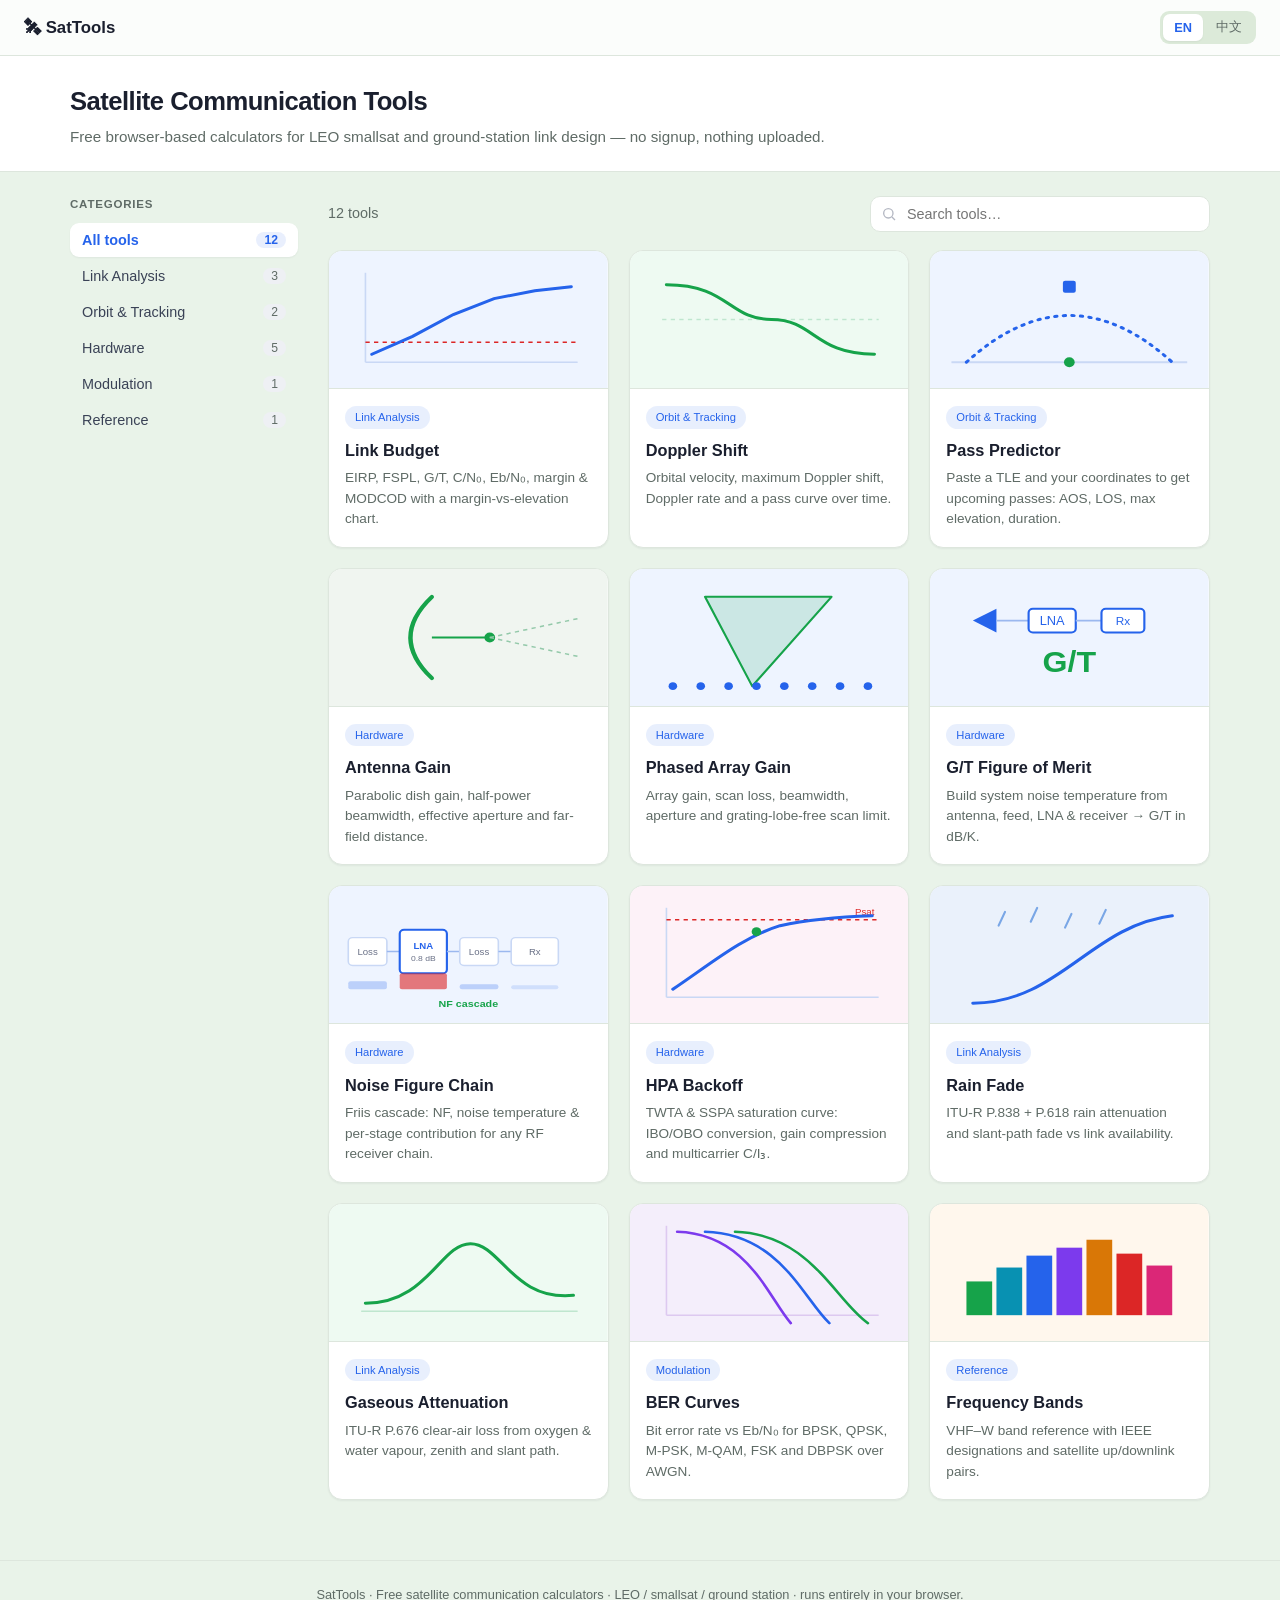
==== index.html @ b82a804b "Add reverse solver UI to link budget (target margin → rate/power/gain/range) Co-Authored-By: Claude " ====
<!DOCTYPE html>
<html lang="en">
<head>
<meta charset="UTF-8">
<meta name="viewport" content="width=device-width, initial-scale=1.0">
<meta name="google-site-verification" content="8ujBM2WYxZip-c83w41vhZ7XcYc9sGJne3xDa06zi1k" />
<title>SatTools — Free Satellite Communication Calculators (LEO / Smallsat)</title>
<meta name="description" content="A free toolkit of satellite communication calculators for LEO smallsats and ground stations: link budget, Doppler shift, TLE pass prediction, antenna gain, G/T, rain & gaseous attenuation, BER curves and a frequency band reference.">
<meta name="keywords" content="satellite calculators, link budget, doppler shift, pass predictor, antenna gain, G/T, rain attenuation, BER, frequency bands, LEO, smallsat, cubesat, ground station">
<link rel="canonical" href="https://sunelliot.github.io/link-budget-calculator/">
<meta property="og:title" content="SatTools — Free Satellite Communication Calculators">
<meta property="og:description" content="Link budget, Doppler, pass prediction, antenna, G/T, rain and BER calculators for LEO smallsats — all free, in your browser.">
<meta property="og:type" content="website">
<link rel="stylesheet" href="styles.css?v=19">
<script src="i18n.js?v=19"></script>
<meta property="og:image" content="https://sunelliot.github.io/link-budget-calculator/og.png">
<meta property="og:image:width" content="1200">
<meta property="og:image:height" content="630">
<meta name="twitter:card" content="summary_large_image">
<meta name="twitter:image" content="https://sunelliot.github.io/link-budget-calculator/og.png">
<!-- <script async src="https://pagead2.googlesyndication.com/pagead/js/adsbygoogle.js?client=ca-pub-XXXXXXXXXXXXXXXX" crossorigin="anonymous"></script> -->
<script type="application/ld+json">
{"@context":"https://schema.org","@type":"WebSite","name":"SatTools","url":"https://sunelliot.github.io/link-budget-calculator/","description":"Free satellite communication calculators for LEO smallsats and ground stations."}
</script>
<link rel="manifest" href="manifest.json">
</head>
<body>
<nav class="topnav">
  <a class="brand" href="index.html">🛰 SatTools</a>
</nav>

<div class="pagehead"><div class="inner">
  <h1>Satellite Communication Tools</h1>
  <p>Free browser-based calculators for LEO smallsat and ground-station link design — no signup, nothing uploaded.</p>
</div></div>

<div class="gallery">
  <!-- sidebar -->
  <aside class="sidebar">
    <h3>Categories</h3>
    <ul class="cat-list">
      <li><button data-cat="all" class="active">All tools <span class="ct">12</span></button></li>
      <li><button data-cat="link">Link Analysis <span class="ct">3</span></button></li>
      <li><button data-cat="orbit">Orbit &amp; Tracking <span class="ct">2</span></button></li>
      <li><button data-cat="hw">Hardware <span class="ct">5</span></button></li>
      <li><button data-cat="mod">Modulation <span class="ct">1</span></button></li>
      <li><button data-cat="ref">Reference <span class="ct">1</span></button></li>
    </ul>
  </aside>

  <!-- main -->
  <div class="main">
    <div class="main-head">
      <span class="count" id="count">12 tools</span>
      <div class="search">
        <svg width="16" height="16" viewBox="0 0 24 24" fill="none" stroke="#697086" stroke-width="2"><circle cx="11" cy="11" r="7"/><line x1="21" y1="21" x2="16.5" y2="16.5"/></svg>
        <input id="q" type="search" placeholder="Search tools…" data-ph-en="Search tools…" data-ph-zh="搜索工具…" autocomplete="off">
      </div>
    </div>

    <div class="tool-grid" id="grid">

      <a class="tcard" href="link-budget.html" data-cat="link" data-search="link budget eirp fspl margin eb/n0 链路预算 余量">
        <svg class="thumb" viewBox="0 0 260 138" preserveAspectRatio="none" xmlns="http://www.w3.org/2000/svg">
          <rect width="260" height="138" fill="#eef4ff"/>
          <line x1="34" y1="22" x2="34" y2="112" stroke="#c9d8f5" stroke-width="1.5"/>
          <line x1="34" y1="112" x2="232" y2="112" stroke="#c9d8f5" stroke-width="1.5"/>
          <line x1="34" y1="92" x2="232" y2="92" stroke="#dc2626" stroke-dasharray="4 4" stroke-width="1.5"/>
          <polyline points="40,104 78,86 116,64 154,48 192,40 226,36" fill="none" stroke="#2563eb" stroke-width="3" stroke-linecap="round"/>
        </svg>
        <div class="body"><span class="tag">Link Analysis</span><h3>Link Budget</h3>
          <p>EIRP, FSPL, G/T, C/N₀, Eb/N₀, margin & MODCOD with a margin-vs-elevation chart.</p></div>
      </a>

      <a class="tcard" href="doppler.html" data-cat="orbit" data-search="doppler shift frequency offset 多普勒 频移">
        <svg class="thumb" viewBox="0 0 260 138" preserveAspectRatio="none" xmlns="http://www.w3.org/2000/svg">
          <rect width="260" height="138" fill="#eefaf2"/>
          <line x1="30" y1="69" x2="232" y2="69" stroke="#bfe6cf" stroke-dasharray="4 4" stroke-width="1.5"/>
          <path d="M34,34 C92,34 92,69 132,69 C172,69 172,104 228,104" fill="none" stroke="#16a34a" stroke-width="3" stroke-linecap="round"/>
        </svg>
        <div class="body"><span class="tag">Orbit & Tracking</span><h3>Doppler Shift</h3>
          <p>Orbital velocity, maximum Doppler shift, Doppler rate and a pass curve over time.</p></div>
      </a>

      <a class="tcard" href="pass-prediction.html" data-cat="orbit" data-search="pass predictor tle aos los visibility 过顶 预测">
        <svg class="thumb" viewBox="0 0 260 138" preserveAspectRatio="none" xmlns="http://www.w3.org/2000/svg">
          <rect width="260" height="138" fill="#eef4ff"/>
          <line x1="20" y1="112" x2="240" y2="112" stroke="#c9d8f5" stroke-width="2"/>
          <path d="M34,112 Q130,18 226,112" fill="none" stroke="#2563eb" stroke-width="3" stroke-dasharray="2 6" stroke-linecap="round"/>
          <circle cx="130" cy="112" r="5" fill="#16a34a"/>
          <rect x="124" y="30" width="12" height="12" rx="2" fill="#2563eb"/>
        </svg>
        <div class="body"><span class="tag">Orbit & Tracking</span><h3>Pass Predictor</h3>
          <p>Paste a TLE and your coordinates to get upcoming passes: AOS, LOS, max elevation, duration.</p></div>
      </a>

      <a class="tcard" href="antenna.html" data-cat="hw" data-search="antenna gain beamwidth dish parabolic 天线 增益">
        <svg class="thumb" viewBox="0 0 260 138" preserveAspectRatio="none" xmlns="http://www.w3.org/2000/svg">
          <rect width="260" height="138" fill="#f0f5f0"/>
          <path d="M96,28 Q56,69 96,110" fill="none" stroke="#16a34a" stroke-width="4" stroke-linecap="round"/>
          <line x1="96" y1="69" x2="150" y2="69" stroke="#16a34a" stroke-width="2"/>
          <circle cx="150" cy="69" r="5" fill="#16a34a"/>
          <line x1="150" y1="69" x2="232" y2="50" stroke="#94c9aa" stroke-dasharray="4 4" stroke-width="1.5"/>
          <line x1="150" y1="69" x2="232" y2="88" stroke="#94c9aa" stroke-dasharray="4 4" stroke-width="1.5"/>
        </svg>
        <div class="body"><span class="tag">Hardware</span><h3>Antenna Gain</h3>
          <p>Parabolic dish gain, half-power beamwidth, effective aperture and far-field distance.</p></div>
      </a>

      <a class="tcard" href="phased-array.html" data-cat="hw" data-search="phased array gain scan loss grating lobe beamwidth aesa 相控阵 扫描 增益">
        <svg class="thumb" viewBox="0 0 260 138" preserveAspectRatio="none" xmlns="http://www.w3.org/2000/svg">
          <rect width="260" height="138" fill="#eef4ff"/>
          <path d="M114,118 L70,28 L188,28 Z" fill="rgba(22,160,90,.16)" stroke="#16a34a" stroke-width="2" stroke-linejoin="round"/>
          <g fill="#2563eb"><circle cx="40" cy="118" r="4"/><circle cx="66" cy="118" r="4"/><circle cx="92" cy="118" r="4"/><circle cx="118" cy="118" r="4"/><circle cx="144" cy="118" r="4"/><circle cx="170" cy="118" r="4"/><circle cx="196" cy="118" r="4"/><circle cx="222" cy="118" r="4"/></g>
        </svg>
        <div class="body"><span class="tag">Hardware</span><h3>Phased Array Gain</h3>
          <p>Array gain, scan loss, beamwidth, aperture and grating-lobe-free scan limit.</p></div>
      </a>

      <a class="tcard" href="gt.html" data-cat="hw" data-search="g/t figure of merit noise temperature lna 品质因数 噪温">
        <svg class="thumb" viewBox="0 0 260 138" preserveAspectRatio="none" xmlns="http://www.w3.org/2000/svg">
          <rect width="260" height="138" fill="#eef4ff"/>
          <path d="M40,52 L62,40 L62,64 Z" fill="#2563eb"/>
          <line x1="62" y1="52" x2="92" y2="52" stroke="#9bb8ef" stroke-width="2"/>
          <rect x="92" y="40" width="44" height="24" rx="4" fill="#fff" stroke="#2563eb" stroke-width="2"/>
          <text x="114" y="56" font-size="12" fill="#2563eb" text-anchor="middle" font-family="sans-serif">LNA</text>
          <line x1="136" y1="52" x2="160" y2="52" stroke="#9bb8ef" stroke-width="2"/>
          <rect x="160" y="40" width="40" height="24" rx="4" fill="#fff" stroke="#2563eb" stroke-width="2"/>
          <text x="180" y="56" font-size="11" fill="#2563eb" text-anchor="middle" font-family="sans-serif">Rx</text>
          <text x="130" y="104" font-size="30" fill="#16a34a" text-anchor="middle" font-family="sans-serif" font-weight="700">G/T</text>
        </svg>
        <div class="body"><span class="tag">Hardware</span><h3>G/T Figure of Merit</h3>
          <p>Build system noise temperature from antenna, feed, LNA & receiver → G/T in dB/K.</p></div>
      </a>

      <a class="tcard" href="noise-figure.html" data-cat="hw" data-search="cascaded noise figure friis rf chain lna nf noise temperature cascade 级联噪声系数 噪温">
        <svg class="thumb" viewBox="0 0 260 138" preserveAspectRatio="none" xmlns="http://www.w3.org/2000/svg">
          <rect width="260" height="138" fill="#eef4ff"/>
          <!-- stage boxes -->
          <rect x="18" y="52" width="36" height="28" rx="4" fill="#fff" stroke="#c9d8f5" stroke-width="1.5"/>
          <text x="36" y="70" font-size="9" fill="#697086" text-anchor="middle" font-family="sans-serif">Loss</text>
          <line x1="54" y1="66" x2="66" y2="66" stroke="#9bb8ef" stroke-width="1.5"/>
          <rect x="66" y="44" width="44" height="44" rx="4" fill="#fff" stroke="#2563eb" stroke-width="2"/>
          <text x="88" y="63" font-size="9" fill="#2563eb" text-anchor="middle" font-family="sans-serif" font-weight="700">LNA</text>
          <text x="88" y="76" font-size="8" fill="#697086" text-anchor="middle" font-family="sans-serif">0.8 dB</text>
          <line x1="110" y1="66" x2="122" y2="66" stroke="#9bb8ef" stroke-width="1.5"/>
          <rect x="122" y="52" width="36" height="28" rx="4" fill="#fff" stroke="#c9d8f5" stroke-width="1.5"/>
          <text x="140" y="70" font-size="9" fill="#697086" text-anchor="middle" font-family="sans-serif">Loss</text>
          <line x1="158" y1="66" x2="170" y2="66" stroke="#9bb8ef" stroke-width="1.5"/>
          <rect x="170" y="52" width="44" height="28" rx="4" fill="#fff" stroke="#c9d8f5" stroke-width="1.5"/>
          <text x="192" y="70" font-size="9" fill="#697086" text-anchor="middle" font-family="sans-serif">Rx</text>
          <!-- contribution bars -->
          <rect x="18" y="96" width="36" height="8" rx="2" fill="#2563eb" opacity=".25"/>
          <rect x="66" y="88" width="44" height="16" rx="2" fill="#dc2626" opacity=".6"/>
          <rect x="122" y="99" width="36" height="5" rx="2" fill="#2563eb" opacity=".25"/>
          <rect x="170" y="100" width="44" height="4" rx="2" fill="#2563eb" opacity=".15"/>
          <text x="130" y="122" font-size="10" fill="#16a34a" text-anchor="middle" font-family="sans-serif" font-weight="700">NF cascade</text>
        </svg>
        <div class="body"><span class="tag">Hardware</span><h3>Noise Figure Chain</h3>
          <p>Friis cascade: NF, noise temperature &amp; per-stage contribution for any RF receiver chain.</p></div>
      </a>

      <a class="tcard" href="hpa-backoff.html" data-cat="hw" data-search="hpa backoff transponder saturation ibo obo twta sspa saleh rapp intermodulation ci3 功放回退 转发器饱和 互调">
        <svg class="thumb" viewBox="0 0 260 138" preserveAspectRatio="none" xmlns="http://www.w3.org/2000/svg">
          <rect width="260" height="138" fill="#fdf2f8"/>
          <line x1="34" y1="22" x2="34" y2="112" stroke="#c9d8f5" stroke-width="1.5"/>
          <line x1="34" y1="112" x2="232" y2="112" stroke="#c9d8f5" stroke-width="1.5"/>
          <line x1="34" y1="34" x2="232" y2="34" stroke="#dc2626" stroke-dasharray="4 4" stroke-width="1.5"/>
          <text x="228" y="29" font-size="9" fill="#dc2626" text-anchor="end" font-family="sans-serif">Psat</text>
          <path d="M40,104 C76,78 104,52 140,40 C170,33 200,31 226,30" fill="none" stroke="#2563eb" stroke-width="3" stroke-linecap="round"/>
          <circle cx="118" cy="46" r="4.5" fill="#16a34a"/>
        </svg>
        <div class="body"><span class="tag">Hardware</span><h3>HPA Backoff</h3>
          <p>TWTA &amp; SSPA saturation curve: IBO/OBO conversion, gain compression and multicarrier C/I₃.</p></div>
      </a>

      <a class="tcard" href="rain.html" data-cat="link" data-search="rain attenuation fade itu p618 p838 雨衰">
        <svg class="thumb" viewBox="0 0 260 138" preserveAspectRatio="none" xmlns="http://www.w3.org/2000/svg">
          <rect width="260" height="138" fill="#eaf1fb"/>
          <path d="M40,118 C120,118 150,40 226,30" fill="none" stroke="#2563eb" stroke-width="3" stroke-linecap="round"/>
          <g stroke="#7aa7e6" stroke-width="2" stroke-linecap="round">
            <line x1="70" y1="26" x2="64" y2="40"/><line x1="100" y1="22" x2="94" y2="36"/>
            <line x1="132" y1="28" x2="126" y2="42"/><line x1="164" y1="24" x2="158" y2="38"/>
          </g>
        </svg>
        <div class="body"><span class="tag">Link Analysis</span><h3>Rain Fade</h3>
          <p>ITU-R P.838 + P.618 rain attenuation and slant-path fade vs link availability.</p></div>
      </a>

      <a class="tcard" href="gas.html" data-cat="link" data-search="gaseous attenuation atmosphere oxygen water vapour itu p676 气体衰减">
        <svg class="thumb" viewBox="0 0 260 138" preserveAspectRatio="none" xmlns="http://www.w3.org/2000/svg">
          <rect width="260" height="138" fill="#eefaf2"/>
          <line x1="30" y1="108" x2="232" y2="108" stroke="#bfe6cf" stroke-width="1.5"/>
          <path d="M34,100 C92,100 104,40 132,40 C160,40 172,98 228,92" fill="none" stroke="#16a34a" stroke-width="3" stroke-linecap="round"/>
        </svg>
        <div class="body"><span class="tag">Link Analysis</span><h3>Gaseous Attenuation</h3>
          <p>ITU-R P.676 clear-air loss from oxygen & water vapour, zenith and slant path.</p></div>
      </a>

      <a class="tcard" href="ber.html" data-cat="mod" data-search="ber bit error rate eb/n0 qpsk qam psk 误码率">
        <svg class="thumb" viewBox="0 0 260 138" preserveAspectRatio="none" xmlns="http://www.w3.org/2000/svg">
          <rect width="260" height="138" fill="#f4eefb"/>
          <line x1="34" y1="22" x2="34" y2="112" stroke="#ddc9f0" stroke-width="1.5"/>
          <line x1="34" y1="112" x2="232" y2="112" stroke="#ddc9f0" stroke-width="1.5"/>
          <path d="M44,28 C110,30 130,96 150,120" fill="none" stroke="#7c3aed" stroke-width="2.5" stroke-linecap="round"/>
          <path d="M70,28 C140,30 162,96 186,120" fill="none" stroke="#2563eb" stroke-width="2.5" stroke-linecap="round"/>
          <path d="M98,28 C168,30 192,98 222,120" fill="none" stroke="#16a34a" stroke-width="2.5" stroke-linecap="round"/>
        </svg>
        <div class="body"><span class="tag">Modulation</span><h3>BER Curves</h3>
          <p>Bit error rate vs Eb/N₀ for BPSK, QPSK, M-PSK, M-QAM, FSK and DBPSK over AWGN.</p></div>
      </a>

      <a class="tcard" href="bands.html" data-cat="ref" data-search="frequency bands ieee vhf uhf s c x ku ka spectrum 频段">
        <svg class="thumb" viewBox="0 0 260 138" preserveAspectRatio="none" xmlns="http://www.w3.org/2000/svg">
          <rect width="260" height="138" fill="#fff7ed"/>
          <rect x="34"  y="78" width="24" height="34" fill="#16a34a"/>
          <rect x="62"  y="64" width="24" height="48" fill="#0891b2"/>
          <rect x="90"  y="52" width="24" height="60" fill="#2563eb"/>
          <rect x="118" y="44" width="24" height="68" fill="#7c3aed"/>
          <rect x="146" y="36" width="24" height="76" fill="#d97706"/>
          <rect x="174" y="50" width="24" height="62" fill="#dc2626"/>
          <rect x="202" y="62" width="24" height="50" fill="#db2777"/>
        </svg>
        <div class="body"><span class="tag">Reference</span><h3>Frequency Bands</h3>
          <p>VHF–W band reference with IEEE designations and satellite up/downlink pairs.</p></div>
      </a>

      <div class="empty" id="empty" style="display:none">No tools match your search.</div>
    </div>
  </div>
</div>

<footer>
  SatTools · Free satellite communication calculators · LEO / smallsat / ground station · runs entirely in your browser.
</footer>

<script>
const cards = [...document.querySelectorAll('.tcard')];
const catBtns = [...document.querySelectorAll('.cat-list button')];
let curCat = 'all', q = '';
function refresh(){
  let n = 0;
  cards.forEach(c=>{
    const okCat = curCat === 'all' || c.dataset.cat === curCat;
    const okQ = !q || (c.dataset.search || '').toLowerCase().includes(q);
    const show = okCat && okQ;
    c.style.display = show ? '' : 'none';
    if(show) n++;
  });
  const T = window.t || ((a,b)=>a);
  document.getElementById('count').textContent = n + (n === 1 ? T(' tool',' 个工具') : T(' tools',' 个工具'));
  document.getElementById('empty').style.display = n ? 'none' : '';
}
if(window.onLang) window.onLang(refresh);
catBtns.forEach(b => b.addEventListener('click', ()=>{
  curCat = b.dataset.cat;
  catBtns.forEach(x => x.classList.toggle('active', x === b));
  refresh();
}));
document.getElementById('q').addEventListener('input', e=>{ q = e.target.value.trim().toLowerCase(); refresh(); });
refresh();
</script>
<script>if("serviceWorker"in navigator)navigator.serviceWorker.register("sw.js");</script>
</body>
</html>
---- styles.css ----
:root{
  --bg:#e9f3e9; --card:#ffffff; --line:#dde6dd; --txt:#1a1f2e; --muted:#5f6b66;
  --accent:#2563eb; --accent-soft:rgba(37,99,235,.10); --good:#16a34a; --bad:#dc2626; --warn:#d97706;
  --shadow:0 1px 2px rgba(16,24,40,.05); --shadow-lg:0 12px 30px rgba(16,24,40,.10);
}
*{box-sizing:border-box}
body{margin:0;font-family:-apple-system,BlinkMacSystemFont,"Segoe UI",Inter,Roboto,Helvetica,Arial,sans-serif;
     background:var(--bg);color:var(--txt);line-height:1.5}
a{color:var(--accent)}

/* ---- shared top navigation: brand + pills ---- */
.topnav{position:sticky;top:0;z-index:20;display:flex;align-items:center;gap:14px;flex-wrap:wrap;
        padding:11px 24px;background:rgba(255,255,255,.82);-webkit-backdrop-filter:blur(10px);backdrop-filter:blur(10px);
        border-bottom:1px solid var(--line)}
.topnav .brand{font-weight:700;font-size:1.05rem;text-decoration:none;color:var(--txt);white-space:nowrap}
.topnav .pills{display:flex;gap:3px;flex-wrap:wrap;margin-left:auto;background:#dcead9;padding:4px;border-radius:11px}
.topnav .pills a{color:var(--muted);text-decoration:none;font-size:.82rem;padding:6px 12px;border-radius:8px;white-space:nowrap}
.topnav .pills a:hover{color:var(--txt)}
.topnav .pills a.active{background:#fff;color:var(--accent);box-shadow:var(--shadow);font-weight:600}
.sharebtn{margin-left:8px;background:var(--accent);color:#fff;border:none;padding:7px 14px;border-radius:9px;
          font-size:.82rem;font-weight:600;cursor:pointer;white-space:nowrap;box-shadow:var(--shadow)}
.sharebtn:hover{filter:brightness(1.07)}
.langtoggle{display:flex;gap:2px;background:#dcead9;padding:3px;border-radius:9px;margin-left:auto}
.langtoggle button{background:none;border:none;color:var(--muted);font-size:.8rem;padding:5px 11px;border-radius:7px;cursor:pointer;font-family:inherit}
.langtoggle button.active{background:#fff;color:var(--accent);font-weight:700;box-shadow:var(--shadow)}
.zh-only{display:none}
body.lang-zh .zh-only{display:revert}
body.lang-zh .en-only{display:none}

header{padding:30px 20px 12px;text-align:center}
header h1{margin:0 0 6px;font-size:1.55rem;letter-spacing:-.02em}
header p{margin:0;color:var(--muted);font-size:.92rem}

.wrap{max-width:1080px;margin:0 auto;padding:20px}
.grid{display:grid;grid-template-columns:1fr 1fr;gap:18px}
@media(max-width:820px){.grid{grid-template-columns:1fr}}
.card{background:var(--card);border:1px solid var(--line);border-radius:14px;padding:18px;box-shadow:var(--shadow)}
.card h2{margin:0 0 14px;font-size:1.02rem;display:flex;align-items:center;gap:8px}
.card h2 .dot{width:9px;height:9px;border-radius:50%;background:var(--accent)}
.row{display:flex;align-items:center;justify-content:space-between;gap:10px;margin:9px 0}
.row label{flex:1;font-size:.9rem;color:#3a4256}
.row .hint{display:block;color:var(--muted);font-size:.72rem;margin-top:1px}
.row input,.row select,.row textarea{width:130px;padding:7px 9px;background:#fff;color:var(--txt);
     border:1px solid var(--line);border-radius:8px;font-size:.9rem;text-align:right}
.row input:focus,.row select:focus,.row textarea:focus{outline:none;border-color:var(--accent);box-shadow:0 0 0 3px var(--accent-soft)}
.row select{text-align:left}
.row textarea{width:100%;text-align:left;font-family:ui-monospace,Menlo,Consolas,monospace;font-size:.8rem}
.ig{display:flex;gap:6px;width:130px}
.ig input{width:80px}
.ig select{width:auto;flex:1;min-width:0}
.full{grid-column:1 / -1}
.results{grid-column:1 / -1}
.resgrid{display:grid;grid-template-columns:repeat(auto-fit,minmax(150px,1fr));gap:12px}
.metric{background:linear-gradient(180deg,#fff,#fbfcfe);border:1px solid var(--line);border-radius:12px;padding:12px 14px}
.metric .k{font-size:.72rem;color:var(--muted);text-transform:uppercase;letter-spacing:.04em}
.metric .v{font-size:1.35rem;font-weight:700;margin-top:3px;color:var(--accent)}
.metric .u{font-size:.8rem;color:var(--muted);font-weight:400}
.margin-box{margin-top:16px;padding:16px;border-radius:12px;text-align:center;font-weight:600;font-size:1.1rem}
.margin-good{background:rgba(22,163,74,.10);border:1px solid var(--good);color:var(--good)}
.margin-bad{background:rgba(220,38,38,.10);border:1px solid var(--bad);color:var(--bad)}
.margin-warn{background:rgba(217,119,6,.10);border:1px solid var(--warn);color:var(--warn)}
details{margin-top:14px;background:#fbfcfe;border:1px solid var(--line);border-radius:10px;padding:12px 16px}
details summary{cursor:pointer;color:var(--accent);font-size:.9rem}
table{width:100%;border-collapse:collapse;margin-top:10px;font-size:.85rem}
th,td{padding:7px 8px;border-bottom:1px solid var(--line);text-align:left}
th{color:var(--muted);font-weight:600;font-size:.78rem;text-transform:uppercase;letter-spacing:.03em}
td.num{text-align:right;font-variant-numeric:tabular-nums}
td:last-child{text-align:right;font-variant-numeric:tabular-nums}
.adslot{margin:18px 0;min-height:90px;display:flex;align-items:center;justify-content:center;
        background:#fff;border:1px dashed #cfd4dc;border-radius:12px;color:var(--muted);font-size:.8rem}
.preset-bar{display:flex;flex-wrap:wrap;gap:8px;margin-bottom:18px;justify-content:center}
.preset-bar button{background:#fff;border:1px solid var(--line);color:var(--txt);
     padding:7px 13px;border-radius:20px;font-size:.83rem;cursor:pointer;box-shadow:var(--shadow)}
.preset-bar button:hover{border-color:var(--accent);color:var(--accent)}

/* ---- tool-page "bring this value back to Link Budget" return bar ---- */
.linkback-bar{display:flex;justify-content:center;padding:10px 16px;background:var(--accent)}
.linkback-btn{background:#fff;color:var(--accent);border:none;padding:7px 16px;border-radius:20px;
     font-size:.85rem;font-weight:700;cursor:pointer;font-family:inherit;box-shadow:var(--shadow)}
.linkback-btn:disabled{opacity:.6;cursor:default}
.linkback-btn:not(:disabled):hover{filter:brightness(1.05)}

/* ---- link-budget.html: jump-out links to the source-tool calculators ---- */
.jump-links{display:block;margin-top:2px}
.jump-link{font-size:.72rem;color:var(--accent);text-decoration:none;margin-right:10px;white-space:nowrap}
.jump-link:hover{text-decoration:underline}

/* ---- scenario save/compare panel ---- */
.scenario-panel{display:none;margin:0 0 18px}
.scenario-panel.open{display:block}
.scenario-save-row{display:flex;gap:8px;margin-bottom:14px}
.scenario-save-row input{flex:1;padding:7px 10px;border:1px solid var(--line);border-radius:8px;font-size:.88rem;background:#fff;color:var(--txt)}
.scenario-save-row button{background:var(--accent);color:#fff;border:none;padding:7px 16px;border-radius:9px;
     font-size:.85rem;font-weight:600;cursor:pointer;font-family:inherit;white-space:nowrap}
.scenario-row{display:flex;align-items:center;gap:10px;padding:9px 4px;border-bottom:1px solid var(--line);font-size:.88rem}
.scenario-row:last-child{border-bottom:none}
.scenario-row .name{flex:1;font-weight:600;min-width:0;overflow:hidden;text-overflow:ellipsis;white-space:nowrap}
.scenario-row .mode-badge{font-size:.7rem;padding:2px 8px;border-radius:20px;background:var(--accent-soft);color:var(--accent);white-space:nowrap}
.scenario-row .ts{color:var(--muted);font-size:.76rem;white-space:nowrap}
.scenario-row button{background:#fff;border:1px solid var(--line);padding:4px 10px;border-radius:14px;
     font-size:.76rem;cursor:pointer;font-family:inherit;white-space:nowrap}
.scenario-row button:hover{border-color:var(--accent);color:var(--accent)}
.scenario-row button.danger:hover{border-color:var(--bad);color:var(--bad)}
.scenario-empty{color:var(--muted);font-size:.85rem;padding:10px 0;text-align:center}
.scenario-actions{display:flex;justify-content:flex-end;gap:8px;margin-top:10px}
footer{text-align:center;color:var(--muted);font-size:.8rem;padding:24px 20px;border-top:1px solid var(--line)}
.article{color:#454c5e;font-size:.9rem;line-height:1.7;margin-top:8px}
.article h2{color:var(--txt);font-size:1.1rem;margin-top:22px}
.article code{background:#eef0f4;padding:2px 6px;border-radius:5px;color:var(--txt)}
.note{background:#eef4ff;border:1px solid #cfe0ff;color:#1d4ed8;border-radius:10px;padding:10px 14px;font-size:.85rem;margin:12px 0}
.howto{margin:4px 0 0;padding-left:24px;color:#454c5e;font-size:.92rem;line-height:1.7}
.howto li{margin:8px 0}
.howto li::marker{color:var(--accent);font-weight:700}
.howto b{color:var(--txt)}
.howto .cn{display:block;color:var(--muted);font-size:.86rem;margin-top:2px}

/* ---- MathWorks-style examples gallery (home) ---- */
.pagehead{border-bottom:1px solid var(--line);background:#fff}
.pagehead .inner{max-width:1180px;margin:0 auto;padding:26px 20px 22px}
.pagehead h1{margin:0 0 6px;font-size:1.6rem;letter-spacing:-.02em}
.pagehead p{margin:0;color:var(--muted);font-size:.95rem}
.gallery{display:grid;grid-template-columns:228px 1fr;gap:30px;max-width:1180px;margin:0 auto;padding:24px 20px 60px}
@media(max-width:800px){.gallery{grid-template-columns:1fr;gap:18px}}
.sidebar{position:sticky;top:70px;align-self:start}
@media(max-width:800px){.sidebar{position:static}}
.sidebar h3{font-size:.72rem;text-transform:uppercase;letter-spacing:.07em;color:var(--muted);margin:0 0 10px}
.cat-list{list-style:none;margin:0;padding:0}
.cat-list li{margin:2px 0}
.cat-list button{width:100%;text-align:left;background:none;border:none;color:#3a4256;font-size:.9rem;
  padding:9px 12px;border-radius:9px;cursor:pointer;font-family:inherit;display:flex;justify-content:space-between;align-items:center;gap:8px}
.cat-list button:hover{background:#fff}
.cat-list button.active{background:#fff;color:var(--accent);font-weight:600;box-shadow:var(--shadow)}
.cat-list .ct{color:var(--muted);font-size:.76rem;background:#eef0f4;border-radius:20px;padding:1px 8px}
.cat-list button.active .ct{background:var(--accent-soft);color:var(--accent)}
.main-head{display:flex;align-items:center;justify-content:space-between;gap:16px;margin-bottom:18px;flex-wrap:wrap}
.main-head .count{font-size:.9rem;color:var(--muted)}
.search{flex:1;max-width:340px;position:relative;min-width:200px}
.search input{width:100%;padding:9px 12px 9px 36px;border:1px solid var(--line);border-radius:10px;font-size:.9rem;background:#fff;color:var(--txt)}
.search input:focus{outline:none;border-color:var(--accent);box-shadow:0 0 0 3px var(--accent-soft)}
.search svg{position:absolute;left:11px;top:50%;transform:translateY(-50%);opacity:.5}
.tool-grid{display:grid;grid-template-columns:repeat(auto-fill,minmax(258px,1fr));gap:20px}
.tcard{display:flex;flex-direction:column;text-decoration:none;color:inherit;background:#fff;
  border:1px solid var(--line);border-radius:14px;overflow:hidden;box-shadow:var(--shadow);transition:transform .15s,box-shadow .15s,border-color .15s}
.tcard:hover{border-color:var(--accent);transform:translateY(-3px);box-shadow:var(--shadow-lg)}
.tcard .thumb{display:block;width:100%;height:138px;border-bottom:1px solid var(--line)}
.tcard .body{padding:15px 16px 17px}
.tcard .tag{display:inline-block;font-size:.7rem;color:var(--accent);background:var(--accent-soft);padding:3px 10px;border-radius:20px;margin-bottom:9px}
.tcard h3{margin:0 0 6px;font-size:1.02rem}
.tcard p{margin:0;color:var(--muted);font-size:.85rem;line-height:1.5}
.empty{grid-column:1/-1;color:var(--muted);padding:48px;text-align:center}

/* ---- sub-page layout: left tool sidebar + main ---- */
.page{display:grid;grid-template-columns:228px 1fr;gap:30px;max-width:1180px;margin:0 auto;padding:8px 20px 40px}
@media(max-width:800px){.page{grid-template-columns:1fr;gap:0;padding-top:0}.page .sidebar{display:none}}
.pagemain{min-width:0}
.pagemain header{text-align:left;padding:20px 0 6px}
.pagemain .wrap{max-width:none;margin:0;padding:14px 0}
.toolnav{list-style:none;margin:0;padding:0}
.toolnav .home{display:block;text-decoration:none;color:var(--muted);font-size:.84rem;padding:6px 12px;margin-bottom:6px}
.toolnav .home:hover{color:var(--accent)}
.toolnav .grp{font-size:.7rem;text-transform:uppercase;letter-spacing:.06em;color:var(--muted);margin:14px 0 4px;padding:0 12px}
.toolnav a:not(.home){display:block;text-decoration:none;color:#3a4256;font-size:.88rem;padding:7px 12px;border-radius:8px}
.toolnav a:not(.home):hover{background:#fff}
.toolnav a.active{background:#fff;color:var(--accent);font-weight:600;box-shadow:var(--shadow)}

/* ---- hub home page (legacy hero/cards, still used elsewhere) ---- */
.hero{text-align:center;padding:62px 20px 34px;background:radial-gradient(900px 360px at 50% -40px,rgba(34,160,90,.14),transparent)}
.hero .tag{display:inline-block;font-size:.78rem;color:var(--accent);background:var(--accent-soft);
           border:1px solid rgba(37,99,235,.25);padding:5px 12px;border-radius:20px;margin-bottom:18px}
.hero h1{font-size:2.4rem;margin:0 0 12px;letter-spacing:-.025em}
.hero p{color:var(--muted);font-size:1.05rem;margin:0 auto;max-width:580px}
.cards{display:grid;grid-template-columns:repeat(auto-fill,minmax(240px,1fr));gap:18px}
.tool{display:block;text-decoration:none;color:inherit;background:var(--card);border:1px solid var(--line);
      border-radius:16px;padding:22px;box-shadow:var(--shadow);transition:transform .15s,box-shadow .15s,border-color .15s}
.tool:hover{border-color:var(--accent);transform:translateY(-3px);box-shadow:var(--shadow-lg)}
.tool .ic{font-size:1.8rem}
.tool h3{margin:12px 0 6px;font-size:1.05rem}
.tool p{margin:0;color:var(--muted);font-size:.85rem;line-height:1.5}
.tool .go{margin-top:14px;color:var(--accent);font-size:.82rem;font-weight:600}
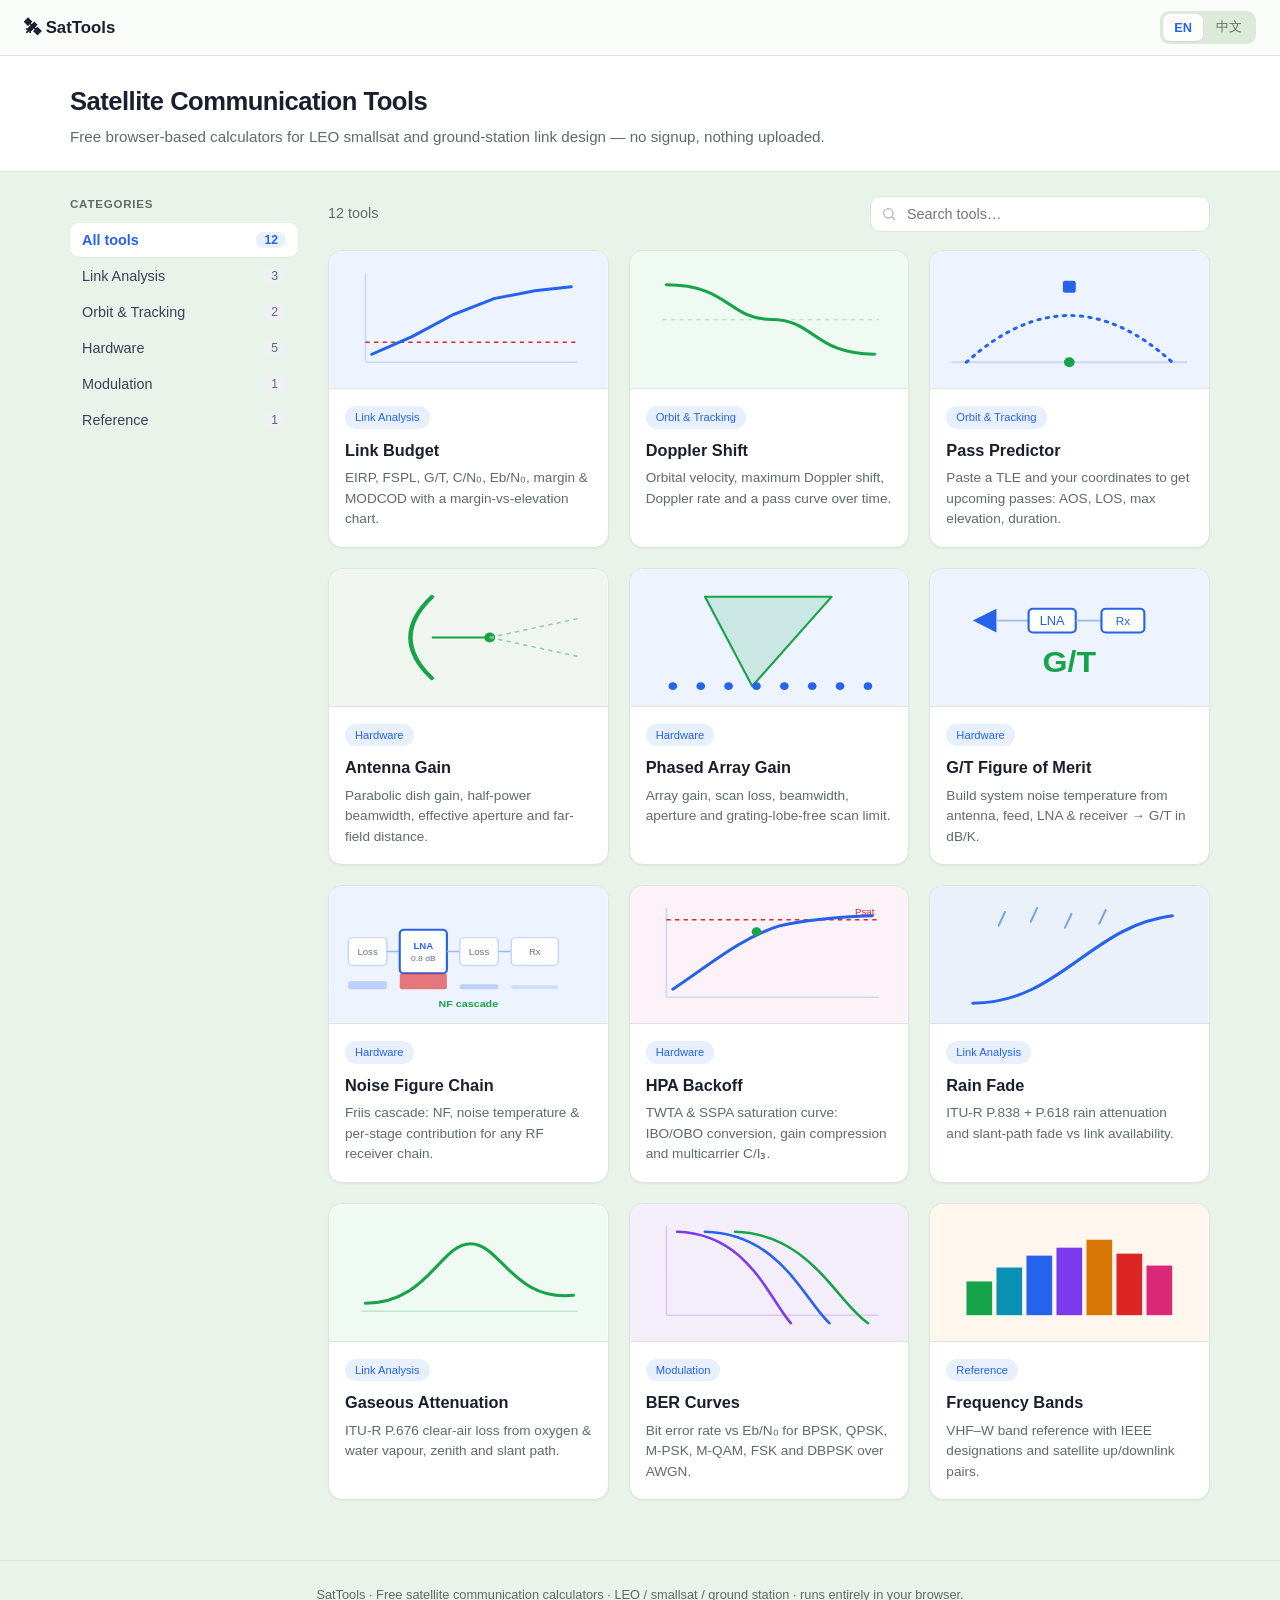
==== commit 9d9df3e4: "Cover all usage workflows in each tool's How-to-use section Document the jump-out/return-bar round t" ====
--- a/index.html
+++ b/index.html
@@ -11,8 +11,8 @@
 <meta property="og:title" content="SatTools — Free Satellite Communication Calculators">
 <meta property="og:description" content="Link budget, Doppler, pass prediction, antenna, G/T, rain and BER calculators for LEO smallsats — all free, in your browser.">
 <meta property="og:type" content="website">
-<link rel="stylesheet" href="styles.css?v=19">
-<script src="i18n.js?v=19"></script>
+<link rel="stylesheet" href="styles.css?v=21">
+<script src="i18n.js?v=21"></script>
 <meta property="og:image" content="https://sunelliot.github.io/link-budget-calculator/og.png">
 <meta property="og:image:width" content="1200">
 <meta property="og:image:height" content="630">
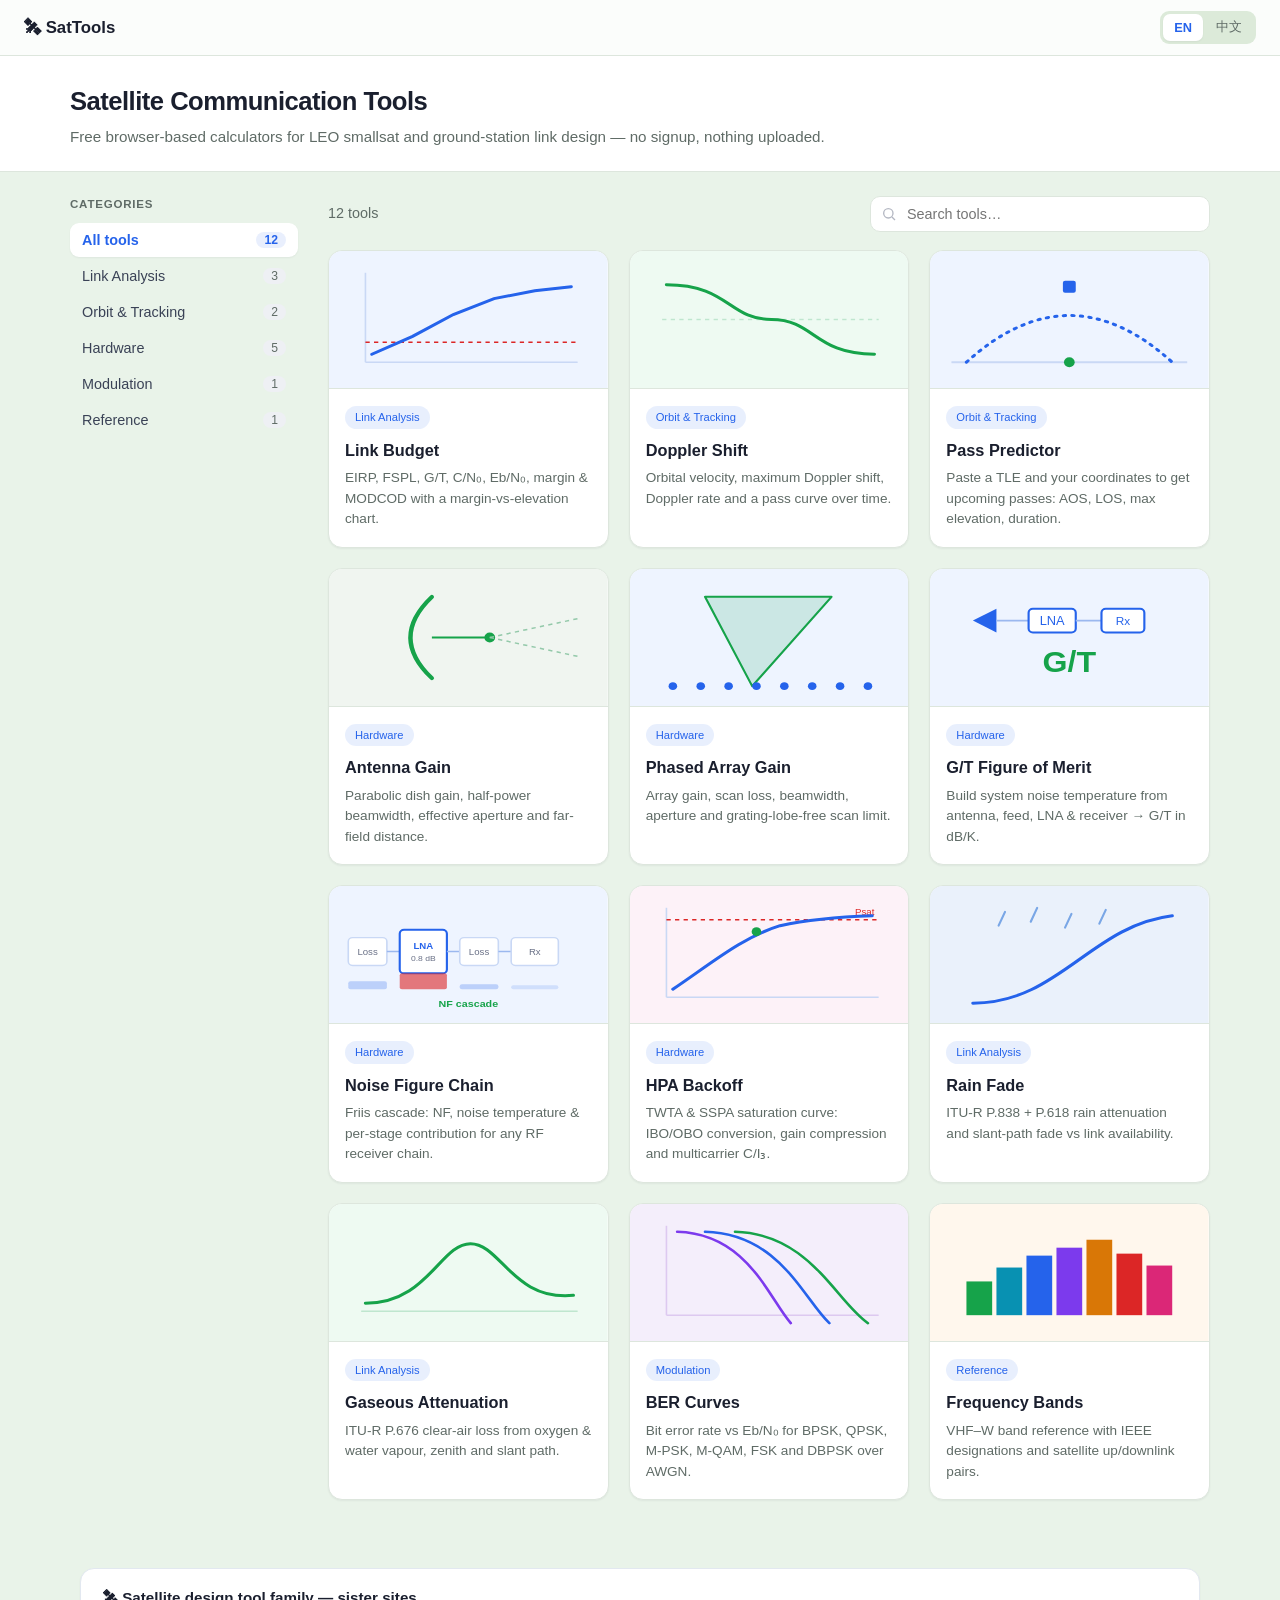
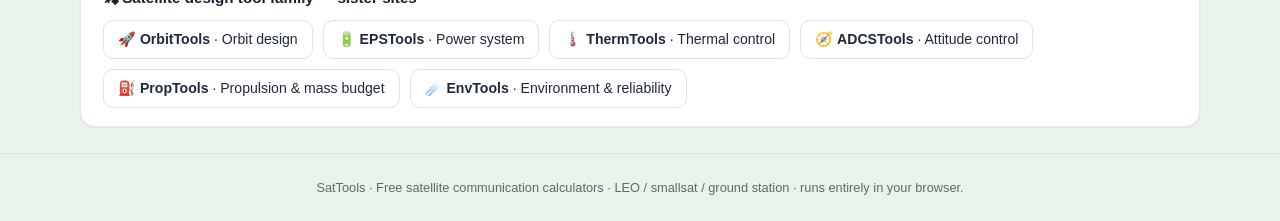
==== commit 47bcfa98: "Add sister-sites interlink card to the index page Bilingual (en-only/zh-only) card before the footer" ====
--- a/index.html
+++ b/index.html
@@ -230,6 +230,21 @@
   </div>
 </div>
 
+<!-- sister-sites interlink (auto-inserted) -->
+<div class="sisters" style="max-width:1160px;margin:8px auto 26px;padding:0 20px">
+  <div style="background:#fff;border:1px solid #e2e8f0;border-radius:14px;padding:18px 22px;box-shadow:0 1px 2px rgba(0,0,0,.05)">
+    <div style="font-weight:700;margin-bottom:10px;font-size:.95rem"><span class="en-only">🛰 Satellite design tool family — sister sites</span><span class="zh-only">🛰 卫星设计工具家族 — 姊妹站</span></div>
+    <div style="display:flex;flex-wrap:wrap;gap:10px">
+    <a href="https://sunelliot.github.io/orbit-design-tools/" style="display:inline-block;padding:8px 14px;border:1px solid #dbe3f0;border-radius:10px;text-decoration:none;color:#1e293b;font-size:.88rem;background:#fff">🚀 <b>OrbitTools</b> · <span class="en-only">Orbit design</span><span class="zh-only">轨道设计</span></a>
+    <a href="https://sunelliot.github.io/eps-design-tools/" style="display:inline-block;padding:8px 14px;border:1px solid #dbe3f0;border-radius:10px;text-decoration:none;color:#1e293b;font-size:.88rem;background:#fff">🔋 <b>EPSTools</b> · <span class="en-only">Power system</span><span class="zh-only">电源系统</span></a>
+    <a href="https://sunelliot.github.io/thermal-design-tools/" style="display:inline-block;padding:8px 14px;border:1px solid #dbe3f0;border-radius:10px;text-decoration:none;color:#1e293b;font-size:.88rem;background:#fff">🌡️ <b>ThermTools</b> · <span class="en-only">Thermal control</span><span class="zh-only">热控设计</span></a>
+    <a href="https://sunelliot.github.io/adcs-design-tools/" style="display:inline-block;padding:8px 14px;border:1px solid #dbe3f0;border-radius:10px;text-decoration:none;color:#1e293b;font-size:.88rem;background:#fff">🧭 <b>ADCSTools</b> · <span class="en-only">Attitude control</span><span class="zh-only">姿态控制</span></a>
+    <a href="https://sunelliot.github.io/prop-design-tools/" style="display:inline-block;padding:8px 14px;border:1px solid #dbe3f0;border-radius:10px;text-decoration:none;color:#1e293b;font-size:.88rem;background:#fff">⛽ <b>PropTools</b> · <span class="en-only">Propulsion & mass budget</span><span class="zh-only">推进与总体预算</span></a>
+    <a href="https://sunelliot.github.io/env-design-tools/" style="display:inline-block;padding:8px 14px;border:1px solid #dbe3f0;border-radius:10px;text-decoration:none;color:#1e293b;font-size:.88rem;background:#fff">☄️ <b>EnvTools</b> · <span class="en-only">Environment & reliability</span><span class="zh-only">空间环境与可靠性</span></a>
+    </div>
+  </div>
+</div>
+
 <footer>
   SatTools · Free satellite communication calculators · LEO / smallsat / ground station · runs entirely in your browser.
 </footer>
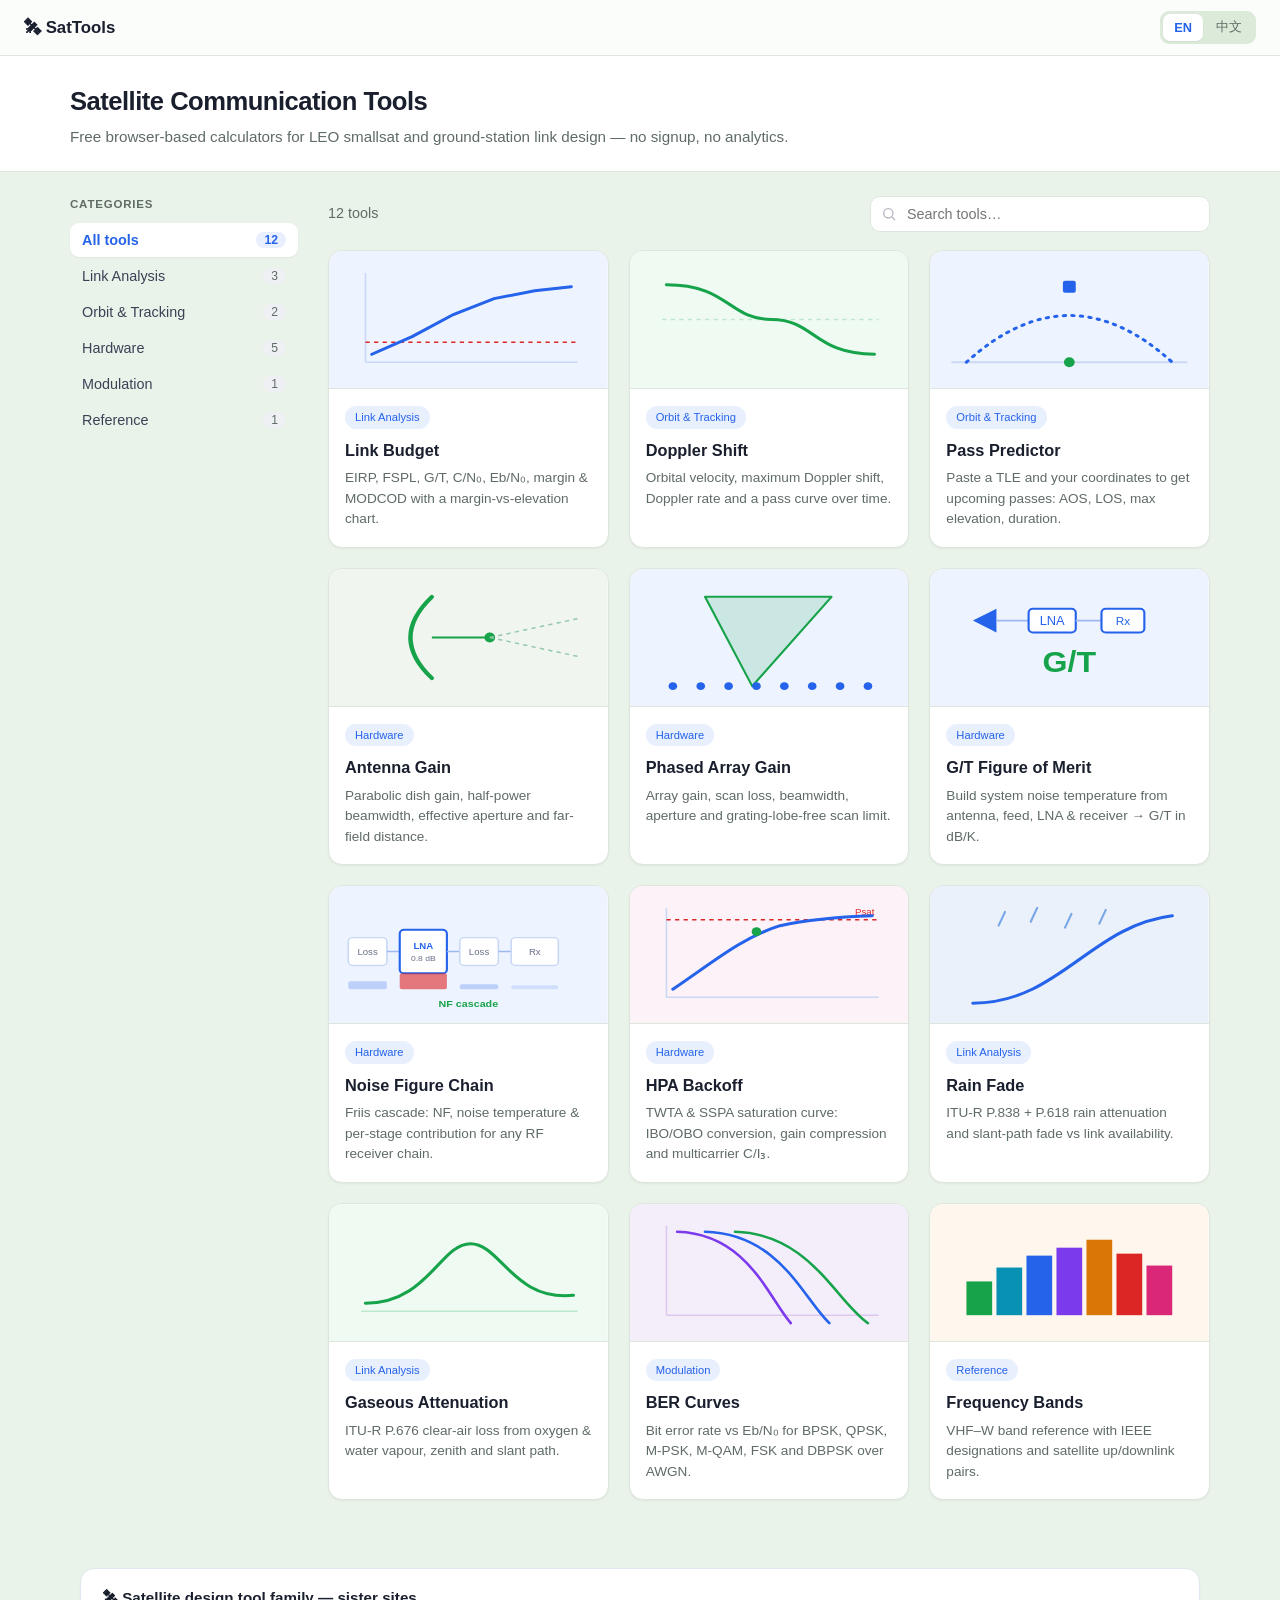
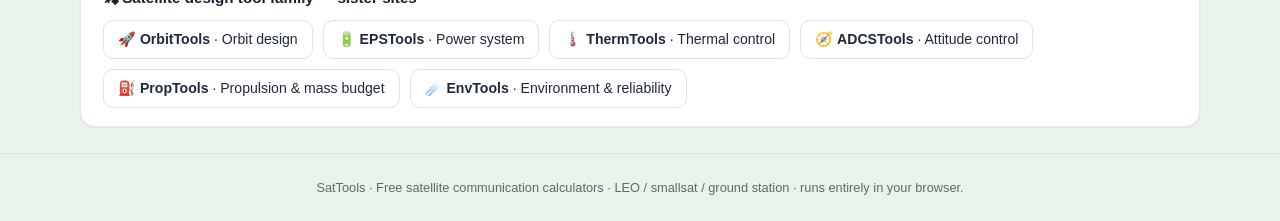
==== commit 24b34310: "Retire the absolute "nothing leaves your browser" claim jumpOut() in link-budget.html puts the user'" ====
--- a/index.html
+++ b/index.html
@@ -11,8 +11,12 @@
 <meta property="og:title" content="SatTools — Free Satellite Communication Calculators">
 <meta property="og:description" content="Link budget, Doppler, pass prediction, antenna, G/T, rain and BER calculators for LEO smallsats — all free, in your browser.">
 <meta property="og:type" content="website">
-<link rel="stylesheet" href="styles.css?v=21">
-<script src="i18n.js?v=21"></script>
+<link rel="stylesheet" href="styles.css?v=23">
+<script src="i18n.js?v=23"></script>
+<script src="a11y.js?v=23"></script>
+<meta name="theme-color" content="#16a34a">
+<link rel="icon" href="icons/icon-192.png" type="image/png">
+<link rel="apple-touch-icon" href="icons/icon-192.png">
 <meta property="og:image" content="https://sunelliot.github.io/link-budget-calculator/og.png">
 <meta property="og:image:width" content="1200">
 <meta property="og:image:height" content="630">
@@ -31,7 +35,7 @@
 
 <div class="pagehead"><div class="inner">
   <h1>Satellite Communication Tools</h1>
-  <p>Free browser-based calculators for LEO smallsat and ground-station link design — no signup, nothing uploaded.</p>
+  <p>Free browser-based calculators for LEO smallsat and ground-station link design — no signup, no analytics.</p>
 </div></div>
 
 <div class="gallery">
--- a/styles.css
+++ b/styles.css
@@ -66,8 +66,13 @@
 th{color:var(--muted);font-weight:600;font-size:.78rem;text-transform:uppercase;letter-spacing:.03em}
 td.num{text-align:right;font-variant-numeric:tabular-nums}
 td:last-child{text-align:right;font-variant-numeric:tabular-nums}
-.adslot{margin:18px 0;min-height:90px;display:flex;align-items:center;justify-content:center;
+/* Ad slots stay in the markup so they can be filled later, but the AdSense
+   script in each <head> is still commented out — until it is live, an empty
+   dashed "Ad placeholder" box just makes a finished site look unfinished.
+   To enable: uncomment the adsbygoogle script and drop this display:none. */
+.adslot{display:none;margin:18px 0;min-height:90px;align-items:center;justify-content:center;
         background:#fff;border:1px dashed #cfd4dc;border-radius:12px;color:var(--muted);font-size:.8rem}
+label[for]{cursor:pointer}
 .preset-bar{display:flex;flex-wrap:wrap;gap:8px;margin-bottom:18px;justify-content:center}
 .preset-bar button{background:#fff;border:1px solid var(--line);color:var(--txt);
      padding:7px 13px;border-radius:20px;font-size:.83rem;cursor:pointer;box-shadow:var(--shadow)}
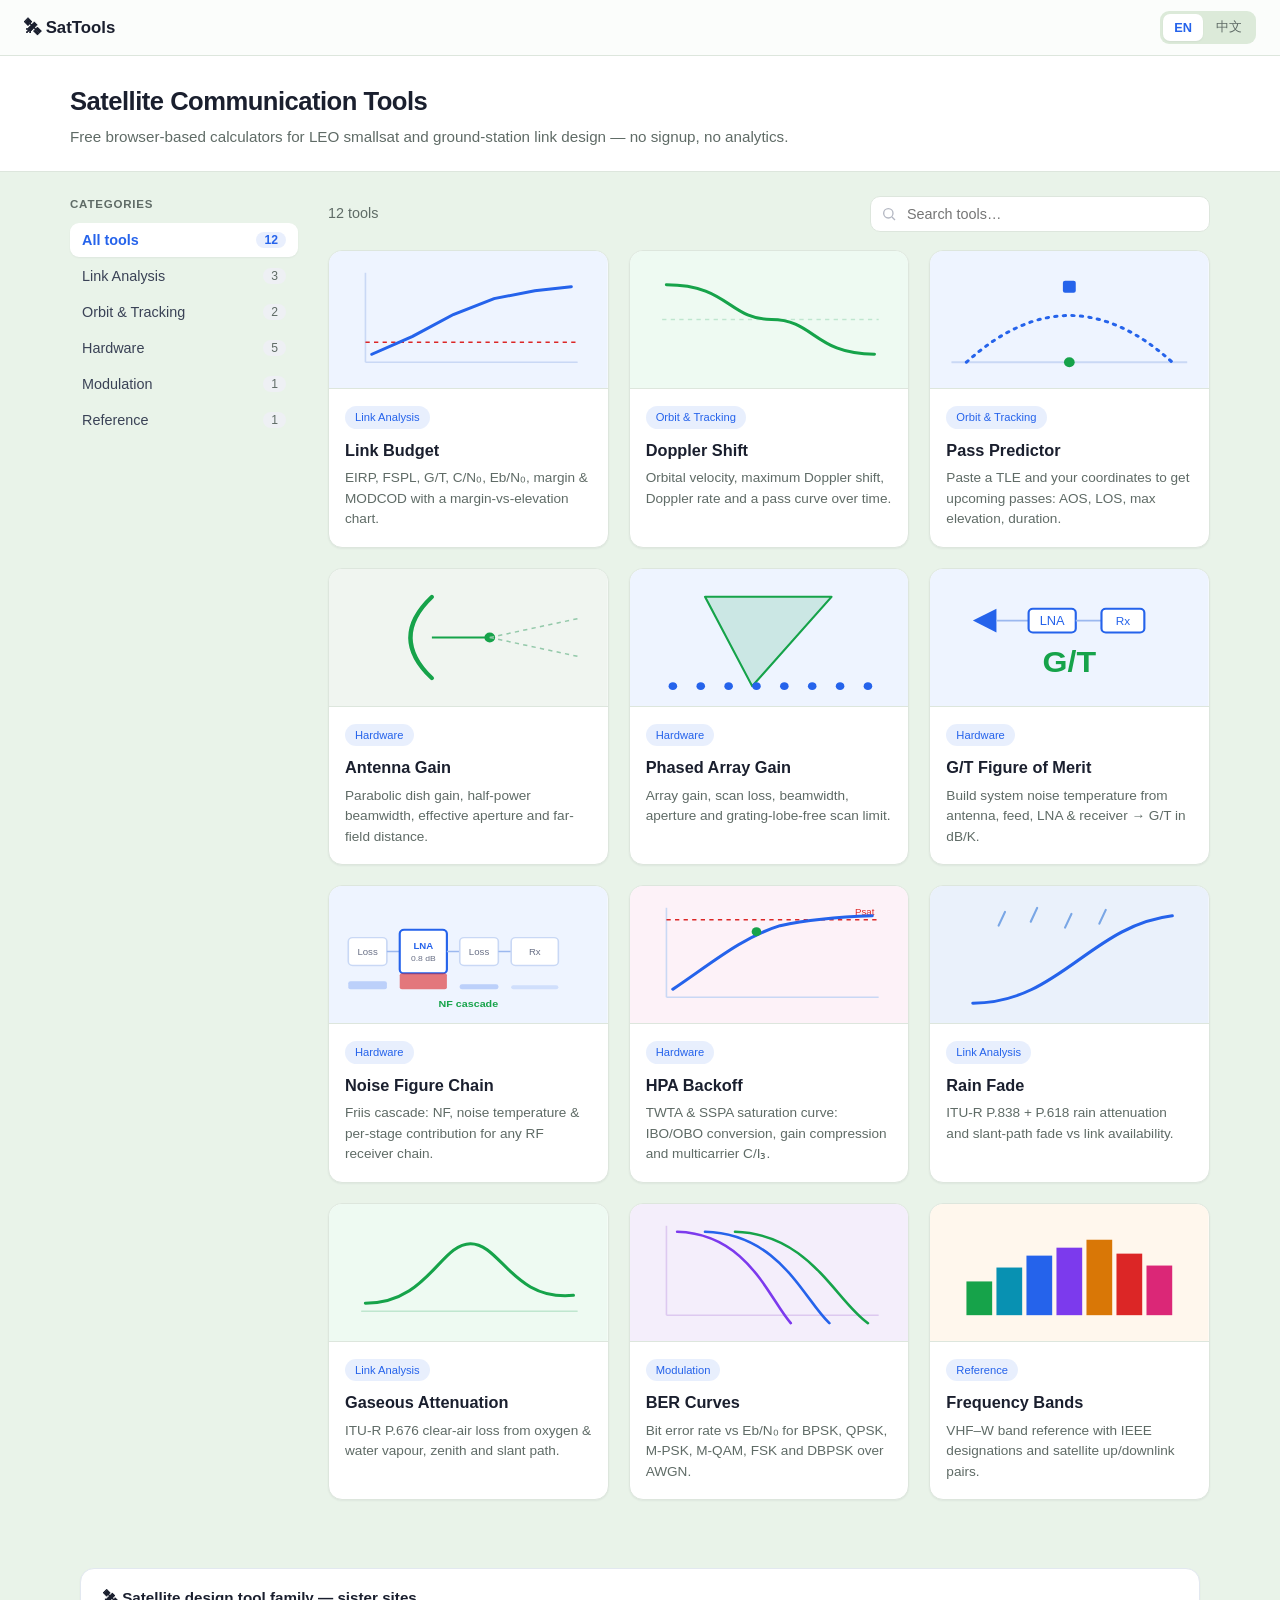
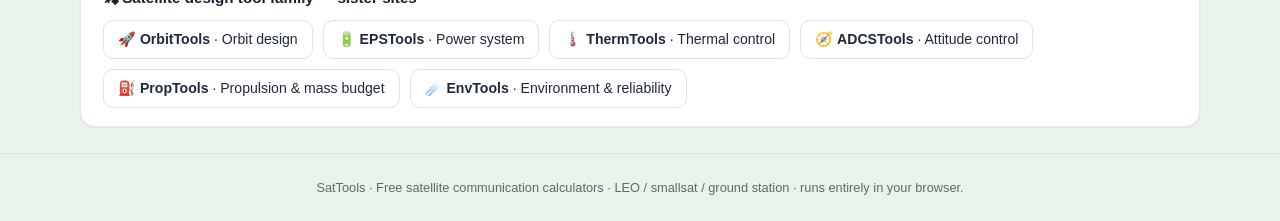
==== commit aea02695: "Add the missing "Link" DICT key for gas.html's first card gas.html's "Link" card title was the only " ====
--- a/index.html
+++ b/index.html
@@ -11,9 +11,9 @@
 <meta property="og:title" content="SatTools — Free Satellite Communication Calculators">
 <meta property="og:description" content="Link budget, Doppler, pass prediction, antenna, G/T, rain and BER calculators for LEO smallsats — all free, in your browser.">
 <meta property="og:type" content="website">
-<link rel="stylesheet" href="styles.css?v=23">
-<script src="i18n.js?v=23"></script>
-<script src="a11y.js?v=23"></script>
+<link rel="stylesheet" href="styles.css?v=24">
+<script src="i18n.js?v=24"></script>
+<script src="a11y.js?v=24"></script>
 <meta name="theme-color" content="#16a34a">
 <link rel="icon" href="icons/icon-192.png" type="image/png">
 <link rel="apple-touch-icon" href="icons/icon-192.png">
